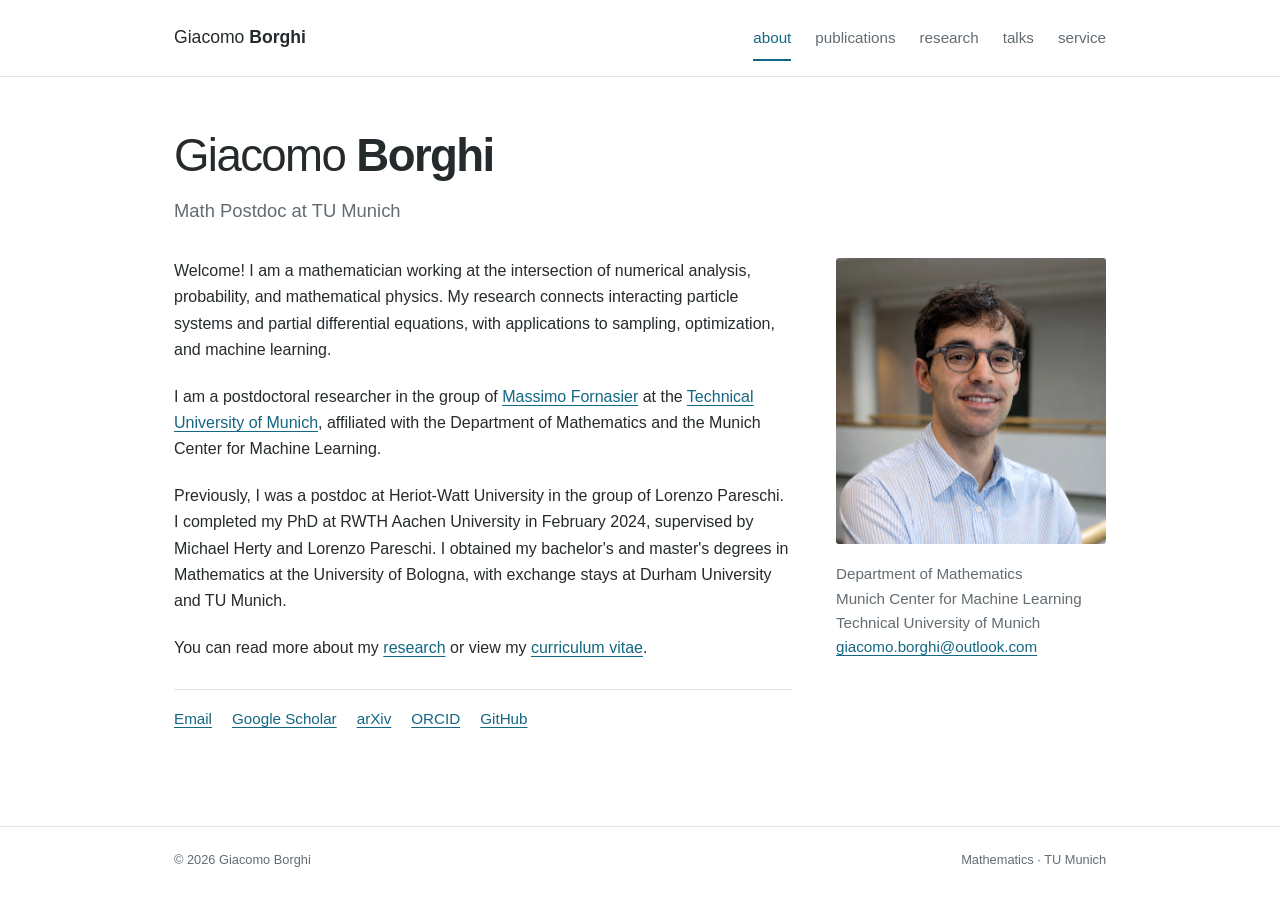
==== index.html @ 377f729c "Create personal academic website" ====
<!doctype html>
<html lang="en">
<head>
  <meta charset="utf-8">
  <meta name="viewport" content="width=device-width, initial-scale=1">
  <title>About | Giacomo Borghi</title>
  <meta name="description" content="Giacomo Borghi, mathematics postdoctoral researcher at TU Munich. Numerical analysis, probability, interacting particle systems, optimization, and optimal transport.">
  <meta name="author" content="Giacomo Borghi">
  <link rel="canonical" href="https://giacomoborghi.github.io/">
  <meta property="og:title" content="About | Giacomo Borghi">
  <meta property="og:description" content="Giacomo Borghi, mathematics postdoctoral researcher at TU Munich. Numerical analysis, probability, interacting particle systems, optimization, and optimal transport.">
  <meta property="og:type" content="website">
  <link rel="icon" type="image/svg+xml" href="data:image/svg+xml,%3Csvg xmlns='http://www.w3.org/2000/svg' viewBox='0 0 64 64'%3E%3Crect width='64' height='64' rx='10' fill='%23126782'/%3E%3Ctext x='32' y='43' text-anchor='middle' font-family='Arial,sans-serif' font-size='31' fill='white'%3EGB%3C/text%3E%3C/svg%3E">
  <link rel="stylesheet" href="styles.css">
</head>
<body>
  <a class="skip-link" href="#main">Skip to content</a>
  <header class="site-header"><div class="header-inner">
    <a class="brand" href="index.html">Giacomo <strong>Borghi</strong></a>
    <nav aria-label="Main navigation"><a href="index.html" aria-current="page">about</a><a href="publications.html">publications</a><a href="research.html">research</a><a href="talks.html">talks</a><a href="service.html">service</a></nav>
  </div></header>
  <main id="main">
<h1>Giacomo <strong>Borghi</strong></h1>
<p class="subtitle">Math Postdoc at TU Munich</p>
<div class="about-layout">
  <div>
    <p>Welcome! I am a mathematician working at the intersection of numerical analysis, probability, and mathematical physics. My research connects interacting particle systems and partial differential equations, with applications to sampling, optimization, and machine learning.</p>
    <p>I am a postdoctoral researcher in the group of <a href="https://www.professoren.tum.de/en/fornasier-massimo">Massimo Fornasier</a> at the <a href="https://www.tum.de/en/">Technical University of Munich</a>, affiliated with the Department of Mathematics and the Munich Center for Machine Learning.</p>
    <p>Previously, I was a postdoc at Heriot-Watt University in the group of Lorenzo Pareschi. I completed my PhD at RWTH Aachen University in February 2024, supervised by Michael Herty and Lorenzo Pareschi. I obtained my bachelor's and master's degrees in Mathematics at the University of Bologna, with exchange stays at Durham University and TU Munich.</p>
    <p>You can read more about my <a href="research.html">research</a> or view my <a href="cv.html">curriculum vitae</a>.</p>
    <div class="profile-links" aria-label="Academic profiles">
      <a href="mailto:giacomo.borghi@outlook.com">Email</a>
      <a href="https://scholar.google.com/citations?user=-Nv71QEAAAAJ">Google Scholar</a>
      <a href="https://arxiv.org/search/math?searchtype=author&amp;query=Borghi,+G">arXiv</a>
      <a href="https://orcid.org/0000-0002-2478-807X">ORCID</a>
      <a href="https://github.com/giacomoborghi">GitHub</a>
    </div>
  </div>
  <aside class="profile" aria-label="Portrait and affiliation">
    <img class="portrait" src="portrait.png" alt="Giacomo Borghi" width="1218" height="1292" fetchpriority="high">
    <div class="affiliation">Department of Mathematics<br>Munich Center for Machine Learning<br>Technical University of Munich<br><a class="email" href="mailto:giacomo.borghi@outlook.com">giacomo.borghi@outlook.com</a></div>
  </aside>
</div></main>
  <footer class="site-footer"><div class="footer-inner"><span>© 2026 Giacomo Borghi</span><span>Mathematics · TU Munich</span></div></footer>
</body>
</html>
---- styles.css ----
:root { color-scheme: light; --ink: #252a2d; --muted: #626c72; --accent: #126782; --line: #e1e6e9; }
* { box-sizing: border-box; }
html { scroll-behavior: smooth; }
body { margin: 0; color: var(--ink); background: #fff; font: 1rem/1.65 -apple-system, BlinkMacSystemFont, "Segoe UI", Arial, sans-serif; }
a { color: var(--accent); text-decoration-thickness: 1px; text-underline-offset: .2em; }
a:hover { color: #093f52; text-decoration: underline; }
a:focus-visible { outline: 2px solid var(--accent); outline-offset: 5px; border-radius: 2px; }
.skip-link { position: absolute; top: -100px; left: 16px; padding: 10px 16px; background: #fff; z-index: 5; }
.skip-link:focus { top: 8px; }
.site-header { border-bottom: 1px solid var(--line); }
.header-inner { max-width: 980px; margin: auto; min-height: 76px; padding: 12px 24px; display: flex; align-items: center; justify-content: space-between; gap: 20px; }
.brand { color: var(--ink); font-size: 1.1rem; text-decoration: none; white-space: nowrap; }
.brand strong { font-weight: 650; }
nav { display: flex; gap: 24px; flex-wrap: wrap; }
nav a { color: var(--muted); font-size: .95rem; text-decoration: none; padding: 8px 0; }
nav a[aria-current="page"] { color: var(--accent); box-shadow: 0 2px var(--accent); }
main { max-width: 980px; padding: 52px 24px 80px; margin: auto; min-height: calc(100vh - 151px); }
h1 { font-size: clamp(2.2rem, 5vw, 2.85rem); font-weight: 350; line-height: 1.2; letter-spacing: -.035em; margin: 0 0 12px; }
h1 strong { font-weight: 650; }
h2 { font-size: 1.55rem; line-height: 1.35; font-weight: 550; margin: 40px 0 20px; }
h3 { font-size: 1.06rem; line-height: 1.5; font-weight: 600; margin: 0 0 6px; }
p { margin: 0 0 20px; }
.subtitle { color: var(--muted); font-size: 1.15rem; margin-bottom: 32px; }
.about-layout { display: grid; grid-template-columns: minmax(0, 1fr) 270px; gap: 44px; align-items: start; }
.portrait { width: 100%; height: auto; display: block; border-radius: 3px; }
.affiliation { font-size: .95rem; line-height: 1.6; color: var(--muted); margin-top: 18px; }
.profile-links { display: flex; flex-wrap: wrap; gap: 8px 20px; padding-top: 12px; margin-top: 28px; border-top: 1px solid var(--line); }
.profile-links a { font-size: .95rem; padding: 4px 0; }
.email { overflow-wrap: anywhere; }
.page-intro { max-width: 760px; color: var(--muted); margin-top: 20px; }
.prose { max-width: 760px; }
.research-topics { padding-left: 22px; }
.research-topics li { margin-bottom: 12px; }
.publications { list-style: none; padding: 0; margin: 0; }
.publication { display: grid; grid-template-columns: 45px minmax(0, 1fr); gap: 14px; margin-bottom: 30px; }
.publication-number { color: var(--muted); font-size: .9rem; padding-top: 2px; }
.publication h3 a { color: var(--ink); text-decoration: none; }
.publication h3 a:hover { color: var(--accent); text-decoration: underline; }
.publication p { margin: 2px 0; }
.authors { font-size: .95rem; }
.venue { color: var(--muted); font-size: .95rem; }
.paper-link { display: inline-block; margin-top: 8px; border: 1px solid var(--accent); border-radius: 3px; padding: 1px 10px; font-size: .8rem; letter-spacing: .03em; text-decoration: none; }
.section-heading { padding-bottom: 10px; border-bottom: 1px solid var(--line); }
.timeline { list-style: none; padding: 0; margin: 0; }
.timeline li { display: grid; grid-template-columns: 150px minmax(0, 1fr); gap: 24px; padding: 18px 0; border-bottom: 1px solid var(--line); }
.timeline .date { color: var(--muted); font-size: .9rem; }
.timeline p { margin: 3px 0 0; }
.reviewer-list { columns: 2; column-gap: 44px; padding-left: 20px; }
.reviewer-list li { break-inside: avoid; margin-bottom: 8px; }
.site-footer { border-top: 1px solid var(--line); color: var(--muted); font-size: .8rem; }
.footer-inner { max-width: 980px; margin: auto; padding: 22px 24px; display: flex; flex-wrap: wrap; justify-content: space-between; gap: 8px 20px; }
@media (max-width: 720px) {
 .header-inner { align-items: flex-start; flex-direction: column; gap: 6px; }
 nav { gap: 22px; }
 main { padding-top: 32px; }
 .about-layout { grid-template-columns: minmax(0, 1fr) 210px; gap: 26px; }
 .timeline li { grid-template-columns: 115px minmax(0, 1fr); gap: 16px; }
}
@media (max-width: 560px) {
 .header-inner, main, .footer-inner { padding-left: 20px; padding-right: 20px; }
 nav { gap: 10px 20px; }
 .about-layout { display: flex; flex-direction: column; gap: 28px; }
 .profile { order: -1; width: 100%; display: grid; grid-template-columns: 140px minmax(0, 1fr); gap: 20px; align-items: start; }
 .affiliation { margin-top: 0; font-size: .9rem; }
 .publication { grid-template-columns: 32px minmax(0, 1fr); gap: 8px; }
 .timeline li { display: block; }
 .timeline .date { display: block; margin-bottom: 5px; }
 .reviewer-list { columns: 1; }
}
@media (max-width: 360px) { .profile { grid-template-columns: 110px minmax(0, 1fr); gap: 14px; } }
@media (prefers-reduced-motion: reduce) { html { scroll-behavior: auto; } }
@media print { .site-header, .site-footer, .skip-link { display: none; } main { max-width: none; padding: 0; } a { color: inherit; } .timeline li, .publication { break-inside: avoid; } }
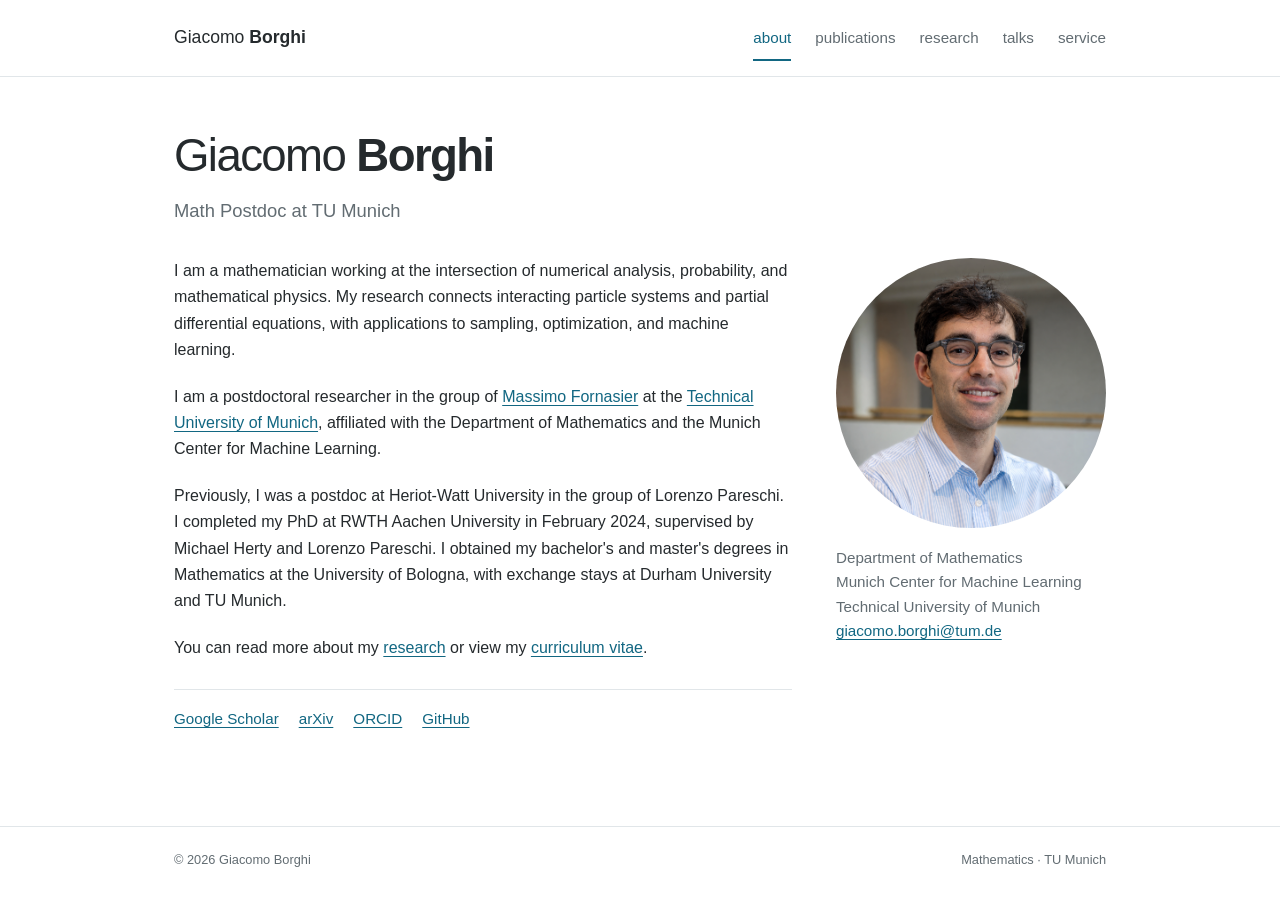
==== commit 4fef9c48: "Update biography, contact details, talks, and round portrait" ====
--- a/index.html
+++ b/index.html
@@ -24,12 +24,11 @@
 <p class="subtitle">Math Postdoc at TU Munich</p>
 <div class="about-layout">
   <div>
-    <p>Welcome! I am a mathematician working at the intersection of numerical analysis, probability, and mathematical physics. My research connects interacting particle systems and partial differential equations, with applications to sampling, optimization, and machine learning.</p>
+    <p>I am a mathematician working at the intersection of numerical analysis, probability, and mathematical physics. My research connects interacting particle systems and partial differential equations, with applications to sampling, optimization, and machine learning.</p>
     <p>I am a postdoctoral researcher in the group of <a href="https://www.professoren.tum.de/en/fornasier-massimo">Massimo Fornasier</a> at the <a href="https://www.tum.de/en/">Technical University of Munich</a>, affiliated with the Department of Mathematics and the Munich Center for Machine Learning.</p>
     <p>Previously, I was a postdoc at Heriot-Watt University in the group of Lorenzo Pareschi. I completed my PhD at RWTH Aachen University in February 2024, supervised by Michael Herty and Lorenzo Pareschi. I obtained my bachelor's and master's degrees in Mathematics at the University of Bologna, with exchange stays at Durham University and TU Munich.</p>
     <p>You can read more about my <a href="research.html">research</a> or view my <a href="cv.html">curriculum vitae</a>.</p>
     <div class="profile-links" aria-label="Academic profiles">
-      <a href="mailto:giacomo.borghi@outlook.com">Email</a>
       <a href="https://scholar.google.com/citations?user=-Nv71QEAAAAJ">Google Scholar</a>
       <a href="https://arxiv.org/search/math?searchtype=author&amp;query=Borghi,+G">arXiv</a>
       <a href="https://orcid.org/0000-0002-2478-807X">ORCID</a>
@@ -38,7 +37,7 @@
   </div>
   <aside class="profile" aria-label="Portrait and affiliation">
     <img class="portrait" src="portrait.png" alt="Giacomo Borghi" width="1218" height="1292" fetchpriority="high">
-    <div class="affiliation">Department of Mathematics<br>Munich Center for Machine Learning<br>Technical University of Munich<br><a class="email" href="mailto:giacomo.borghi@outlook.com">giacomo.borghi@outlook.com</a></div>
+    <div class="affiliation">Department of Mathematics<br>Munich Center for Machine Learning<br>Technical University of Munich<br><a class="email" href="mailto:giacomo.borghi@tum.de">giacomo.borghi@tum.de</a></div>
   </aside>
 </div></main>
   <footer class="site-footer"><div class="footer-inner"><span>© 2026 Giacomo Borghi</span><span>Mathematics · TU Munich</span></div></footer>
--- a/styles.css
+++ b/styles.css
@@ -22,7 +22,7 @@
 p { margin: 0 0 20px; }
 .subtitle { color: var(--muted); font-size: 1.15rem; margin-bottom: 32px; }
 .about-layout { display: grid; grid-template-columns: minmax(0, 1fr) 270px; gap: 44px; align-items: start; }
-.portrait { width: 100%; height: auto; display: block; border-radius: 3px; }
+.portrait { width: 100%; height: auto; aspect-ratio: 1; object-fit: cover; object-position: center 42%; display: block; border-radius: 50%; }
 .affiliation { font-size: .95rem; line-height: 1.6; color: var(--muted); margin-top: 18px; }
 .profile-links { display: flex; flex-wrap: wrap; gap: 8px 20px; padding-top: 12px; margin-top: 28px; border-top: 1px solid var(--line); }
 .profile-links a { font-size: .95rem; padding: 4px 0; }
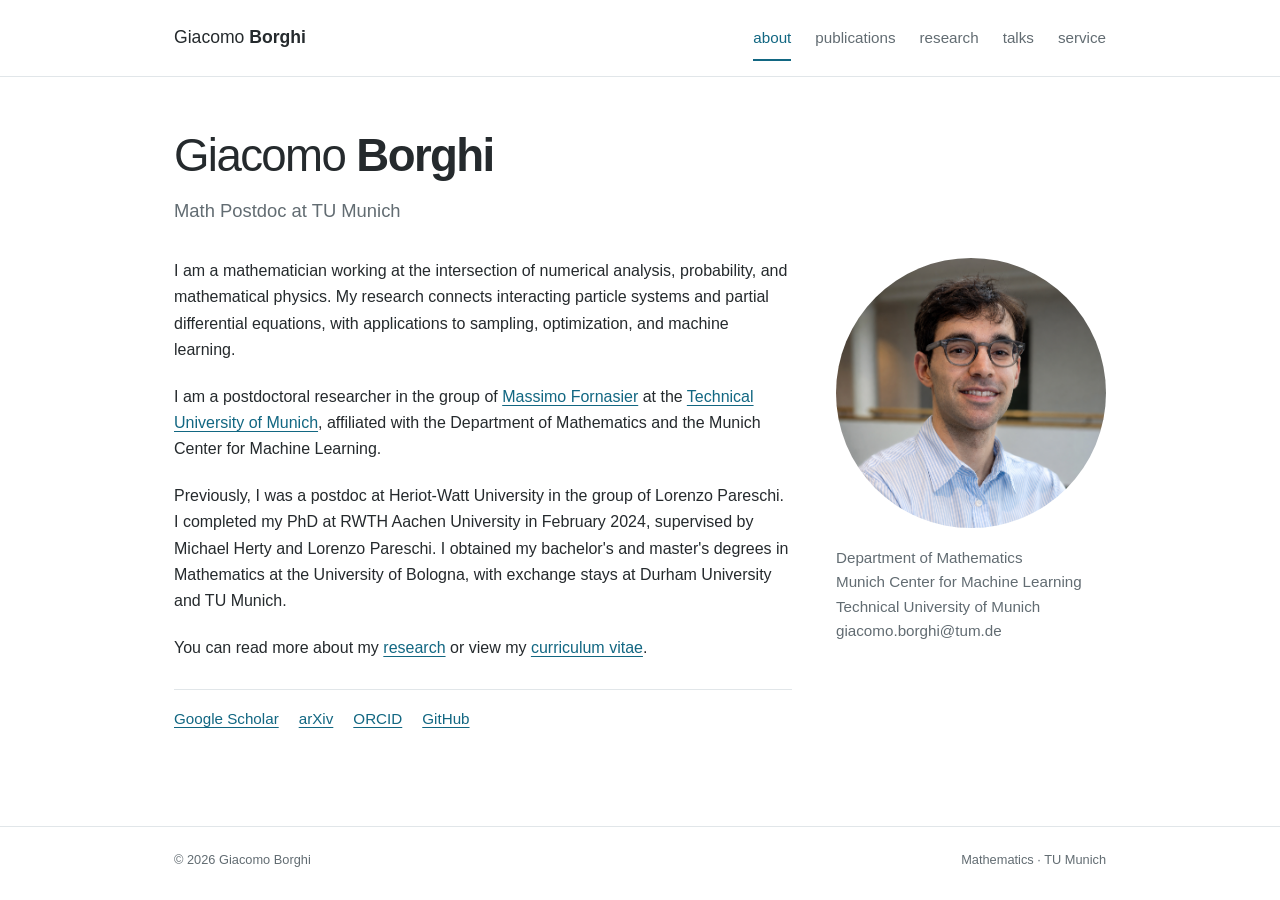
==== commit 98bfd777: "Add NUMKIN seminar and update contact text" ====
--- a/index.html
+++ b/index.html
@@ -37,7 +37,7 @@
   </div>
   <aside class="profile" aria-label="Portrait and affiliation">
     <img class="portrait" src="portrait.png" alt="Giacomo Borghi" width="1218" height="1292" fetchpriority="high">
-    <div class="affiliation">Department of Mathematics<br>Munich Center for Machine Learning<br>Technical University of Munich<br><a class="email" href="mailto:giacomo.borghi@tum.de">giacomo.borghi@tum.de</a></div>
+    <div class="affiliation">Department of Mathematics<br>Munich Center for Machine Learning<br>Technical University of Munich<br><span class="email">giacomo.borghi@tum.de</span></div>
   </aside>
 </div></main>
   <footer class="site-footer"><div class="footer-inner"><span>© 2026 Giacomo Borghi</span><span>Mathematics · TU Munich</span></div></footer>
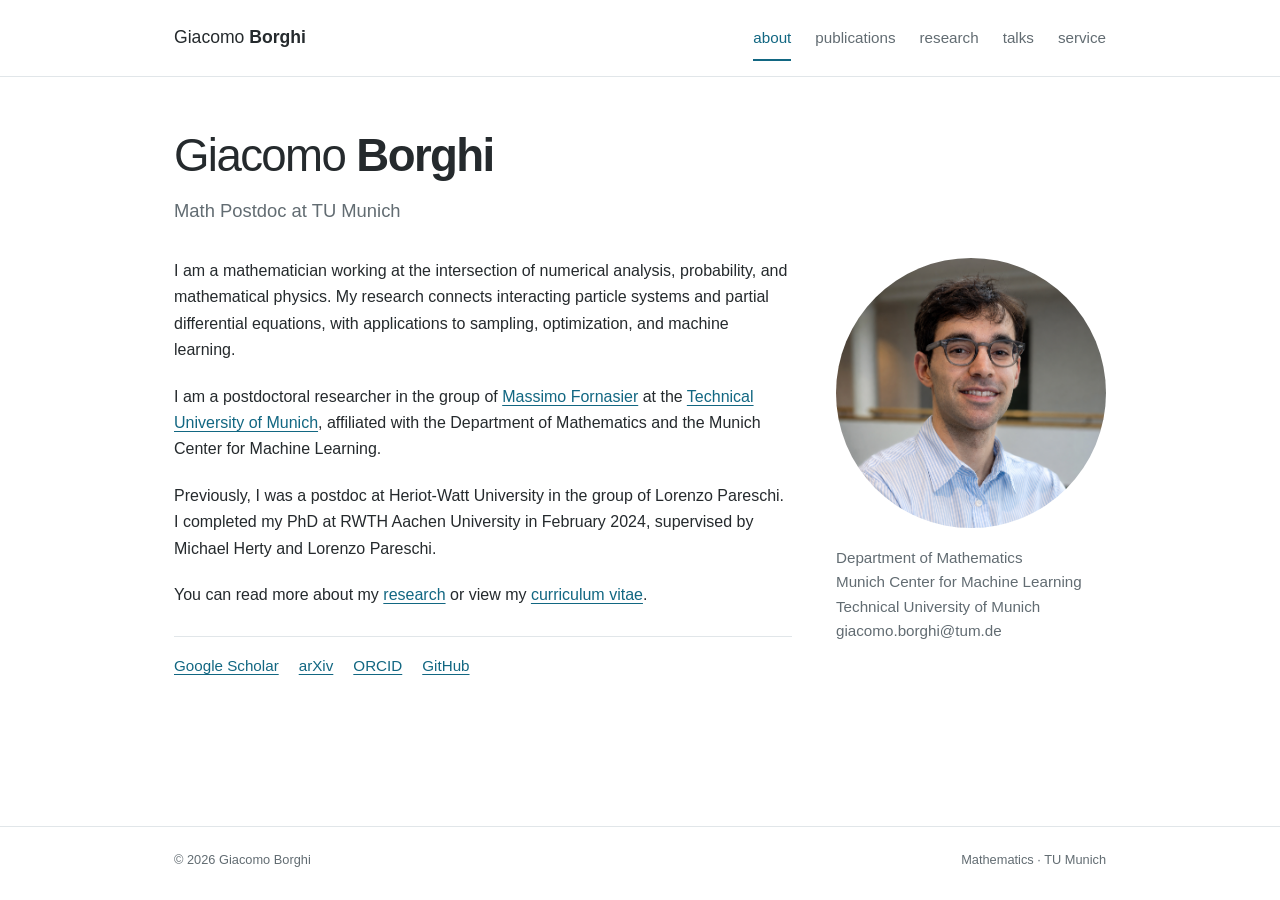
==== commit 00c79efa: "Update biography in index.html Removed details about bachelor's and master's degrees." ====
--- a/index.html
+++ b/index.html
@@ -26,7 +26,7 @@
   <div>
     <p>I am a mathematician working at the intersection of numerical analysis, probability, and mathematical physics. My research connects interacting particle systems and partial differential equations, with applications to sampling, optimization, and machine learning.</p>
     <p>I am a postdoctoral researcher in the group of <a href="https://www.professoren.tum.de/en/fornasier-massimo">Massimo Fornasier</a> at the <a href="https://www.tum.de/en/">Technical University of Munich</a>, affiliated with the Department of Mathematics and the Munich Center for Machine Learning.</p>
-    <p>Previously, I was a postdoc at Heriot-Watt University in the group of Lorenzo Pareschi. I completed my PhD at RWTH Aachen University in February 2024, supervised by Michael Herty and Lorenzo Pareschi. I obtained my bachelor's and master's degrees in Mathematics at the University of Bologna, with exchange stays at Durham University and TU Munich.</p>
+    <p>Previously, I was a postdoc at Heriot-Watt University in the group of Lorenzo Pareschi. I completed my PhD at RWTH Aachen University in February 2024, supervised by Michael Herty and Lorenzo Pareschi.</p>
     <p>You can read more about my <a href="research.html">research</a> or view my <a href="cv.html">curriculum vitae</a>.</p>
     <div class="profile-links" aria-label="Academic profiles">
       <a href="https://scholar.google.com/citations?user=-Nv71QEAAAAJ">Google Scholar</a>
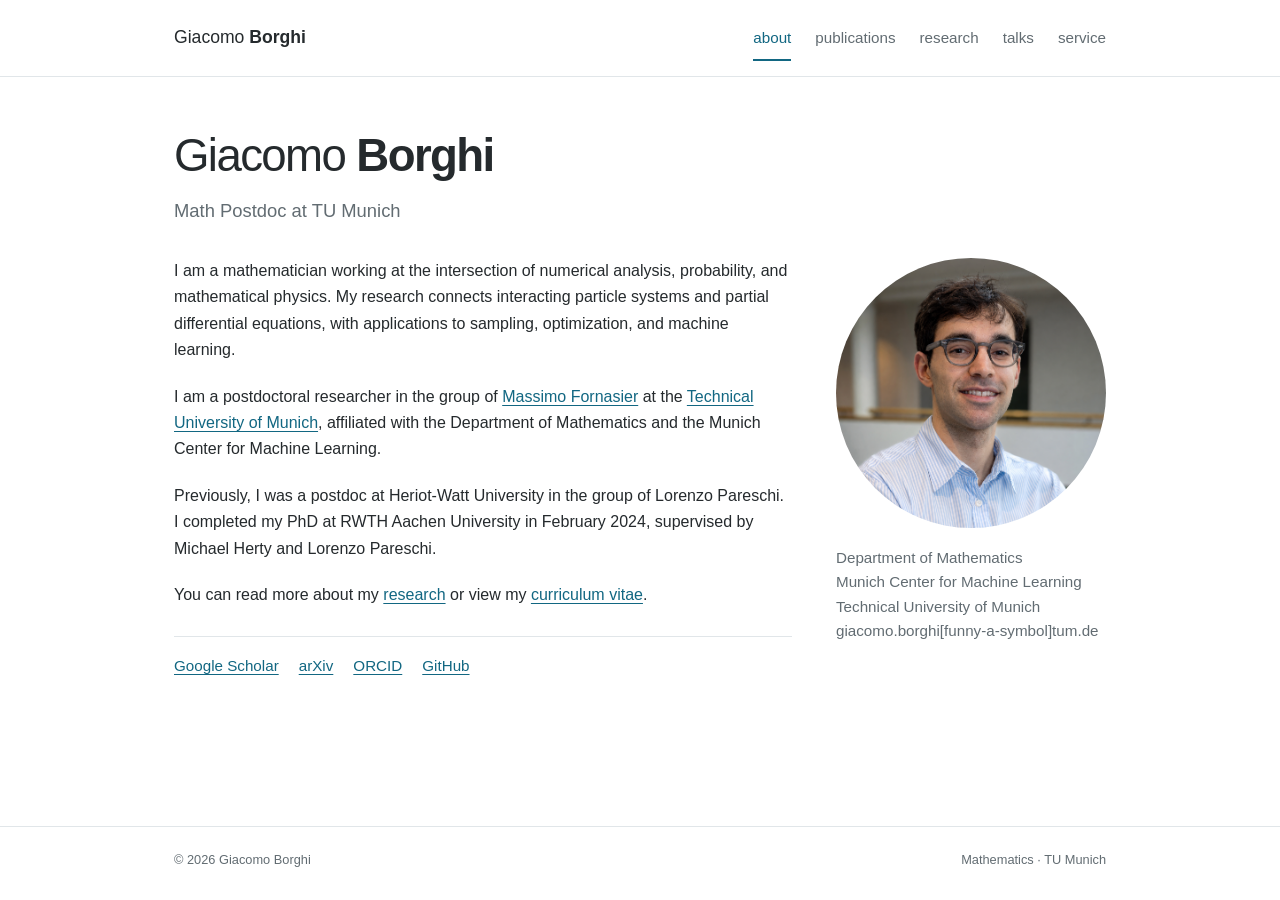
==== commit ace15877: "Update email format in affiliation section" ====
--- a/index.html
+++ b/index.html
@@ -37,7 +37,7 @@
   </div>
   <aside class="profile" aria-label="Portrait and affiliation">
     <img class="portrait" src="portrait.png" alt="Giacomo Borghi" width="1218" height="1292" fetchpriority="high">
-    <div class="affiliation">Department of Mathematics<br>Munich Center for Machine Learning<br>Technical University of Munich<br><span class="email">giacomo.borghi@tum.de</span></div>
+    <div class="affiliation">Department of Mathematics<br>Munich Center for Machine Learning<br>Technical University of Munich<br><span class="email">giacomo.borghi[funny-a-symbol]tum.de</span></div>
   </aside>
 </div></main>
   <footer class="site-footer"><div class="footer-inner"><span>© 2026 Giacomo Borghi</span><span>Mathematics · TU Munich</span></div></footer>
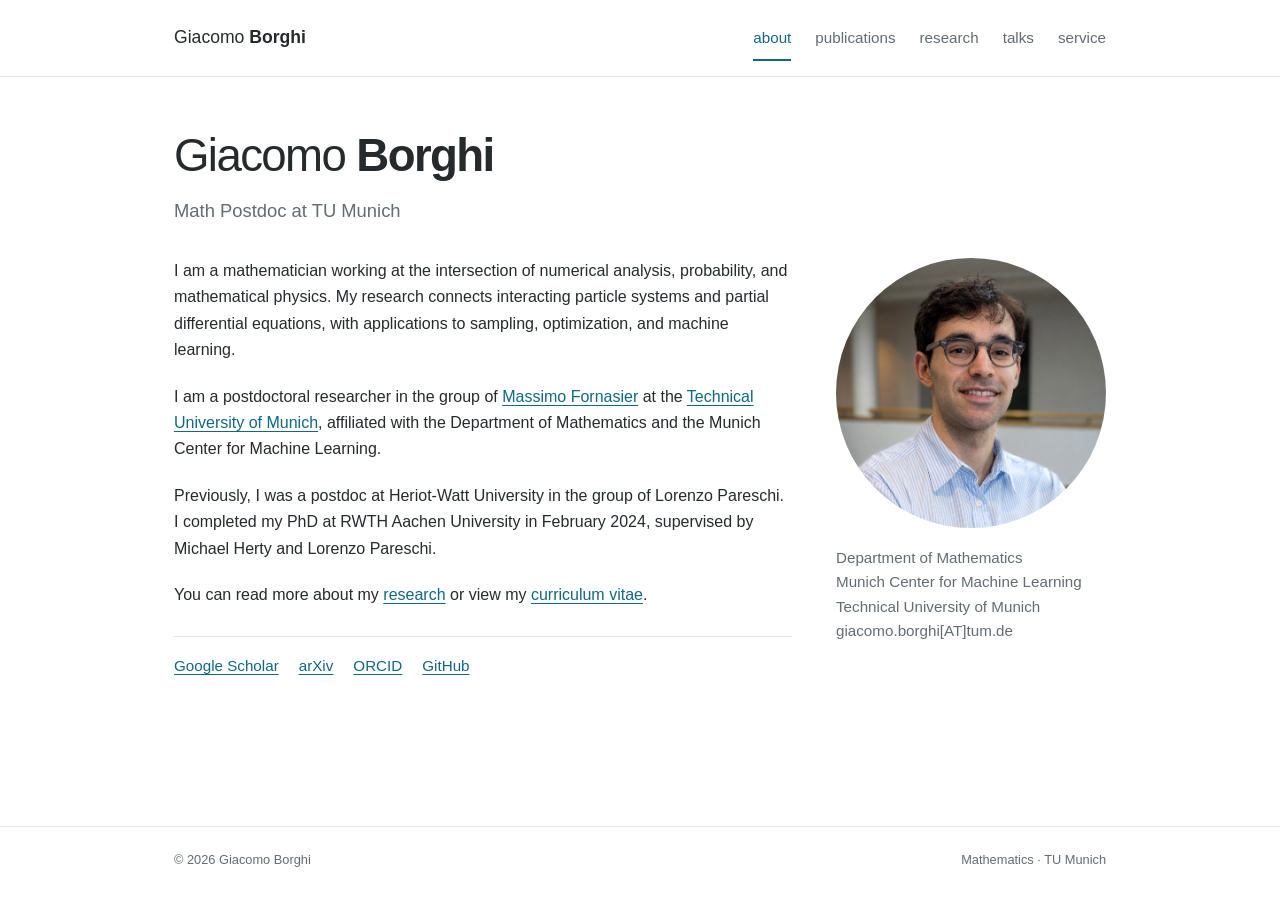
==== commit a34c0e64: "Update email format in index.html" ====
--- a/index.html
+++ b/index.html
@@ -37,7 +37,7 @@
   </div>
   <aside class="profile" aria-label="Portrait and affiliation">
     <img class="portrait" src="portrait.png" alt="Giacomo Borghi" width="1218" height="1292" fetchpriority="high">
-    <div class="affiliation">Department of Mathematics<br>Munich Center for Machine Learning<br>Technical University of Munich<br><span class="email">giacomo.borghi[funny-a-symbol]tum.de</span></div>
+    <div class="affiliation">Department of Mathematics<br>Munich Center for Machine Learning<br>Technical University of Munich<br><span class="email">giacomo.borghi[AT]tum.de</span></div>
   </aside>
 </div></main>
   <footer class="site-footer"><div class="footer-inner"><span>© 2026 Giacomo Borghi</span><span>Mathematics · TU Munich</span></div></footer>
